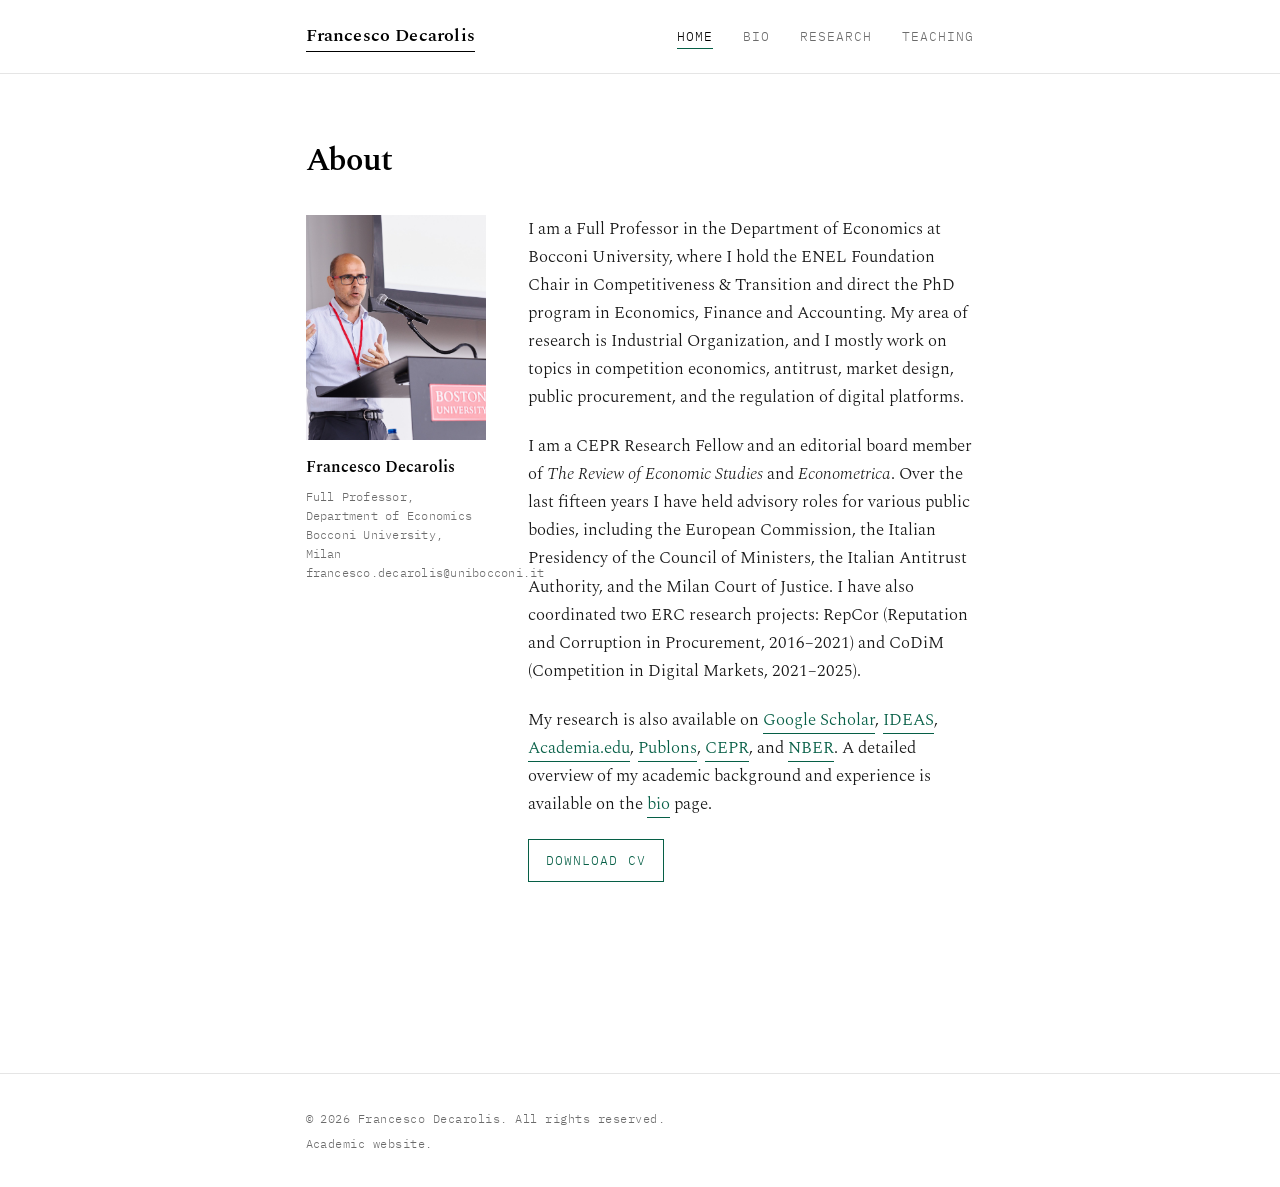
==== index.html @ 607abaa8 "Add profile photo Co-Authored-By: Claude Sonnet 5 <noreply@anthropic.com> Claude-Session: https://cl" ====
<!DOCTYPE html>
<html lang="en">
<head>
<meta charset="UTF-8">
<meta name="viewport" content="width=device-width, initial-scale=1.0">
<title>Francesco Decarolis</title>
<link rel="stylesheet" href="styles.css">
</head>
<body>

<nav>
  <div class="container">
    <a href="index.html" class="logo">Francesco Decarolis</a>
    <ul class="nav-links">
      <li><a href="index.html" class="nav-link active">Home</a></li>
      <li><a href="bio.html" class="nav-link">Bio</a></li>
      <li><a href="research.html" class="nav-link">Research</a></li>
      <li><a href="teaching.html" class="nav-link">Teaching</a></li>
    </ul>
  </div>
</nav>

<main>
  <section class="container">
    <h1>About</h1>

    <div class="about-grid">
      <div class="about-photo-col">
        <div class="about-photo-wrap">
          <img src="decarolis.jpg" alt="Francesco Decarolis" loading="lazy" />
        </div>
        <div class="about-photo-meta">
          <strong>Francesco Decarolis</strong>
          Full Professor, Department of Economics<br>
          Bocconi University, Milan<br>
          <a href="mailto:francesco.decarolis@unibocconi.it">francesco.decarolis@unibocconi.it</a>
        </div>
      </div>

      <div class="about-text-col">
        <p>
          I am a Full Professor in the Department of Economics at Bocconi University, where I hold the
          ENEL Foundation Chair in Competitiveness &amp; Transition and direct the PhD program in
          Economics, Finance and Accounting. My area of research is Industrial Organization, and I mostly
          work on topics in competition economics, antitrust, market design, public procurement, and the
          regulation of digital platforms.
        </p>

        <p>
          I am a CEPR Research Fellow and an editorial board member of
          <em>The Review of Economic Studies</em> and <em>Econometrica</em>. Over the last fifteen years I
          have held advisory roles for various public bodies, including the European Commission, the
          Italian Presidency of the Council of Ministers, the Italian Antitrust Authority, and the Milan
          Court of Justice. I have also coordinated two ERC research projects: RepCor (Reputation and
          Corruption in Procurement, 2016&ndash;2021) and CoDiM (Competition in Digital Markets,
          2021&ndash;2025).
        </p>

        <p>
          My research is also available on
          <a href="https://scholar.google.com/citations?user=iTDmK6QAAAAJ&amp;hl=en" target="_blank" rel="noopener noreferrer">Google Scholar</a>,
          <a href="https://ideas.repec.org/f/pde612.html" target="_blank" rel="noopener noreferrer">IDEAS</a>,
          <a href="http://unibocconi.academia.edu/FrancescoDecarolis" target="_blank" rel="noopener noreferrer">Academia.edu</a>,
          <a href="https://publons.com/researcher/3377008/francesco-decarolis/" target="_blank" rel="noopener noreferrer">Publons</a>,
          <a href="https://hub.cepr.org" target="_blank" rel="noopener noreferrer">CEPR</a>, and
          <a href="https://www.nber.org/" target="_blank" rel="noopener noreferrer">NBER</a>.
          A detailed overview of my academic background and experience is available on the
          <a href="bio.html">bio</a> page.
        </p>

        <p>
          <a href="https://www.dropbox.com/scl/fi/jn0b0booep0o76ye2mljy/decarolis-cv_Mar2026.docx?rlkey=4hog8wms32kze63rqve4l7fuh&amp;st=nf0rxdpn&amp;dl=0" target="_blank" rel="noopener noreferrer" class="cv-link">Download CV</a>
        </p>
      </div>
    </div>
  </section>
</main>

<footer>
  <div class="container">
    <p>&copy; 2026 Francesco Decarolis. All rights reserved.</p>
    <p>Academic website.</p>
  </div>
</footer>

<script src="scripts.js"></script>
</body>
</html>
---- styles.css ----
/* ============================================================
   Francesco Decarolis — academic site
   Minimal: white background, black text, forest-green accents
   ============================================================ */

@import url('https://fonts.googleapis.com/css2?family=Spectral:ital,wght@0,300..800;1,300..800&family=IBM+Plex+Mono:wght@400;500&display=swap');

:root {
  --color-bg: #ffffff;
  --color-text: #171717;
  --color-strong: #000000;
  --color-muted: #6b6b6b;
  --color-rule: #e5e5e5;
  --color-accent: #065f46;      /* deep forest green — links + active nav */
  --color-accent-hover: #064e3b;

  --font-serif: 'Spectral', Georgia, 'Times New Roman', serif;
  --font-mono: 'IBM Plex Mono', ui-monospace, 'SF Mono', Menlo, monospace;

  --max-width: 720px;
  --gutter: 1.5rem;
}

/* ---------- Reset / base ---------- */
*,
*::before,
*::after {
  box-sizing: border-box;
  margin: 0;
  padding: 0;
}

html {
  font-size: 17px;
  -webkit-font-smoothing: antialiased;
  -moz-osx-font-smoothing: grayscale;
}

body {
  background: var(--color-bg);
  color: var(--color-text);
  font-family: var(--font-serif);
  font-weight: 380;
  font-optical-sizing: auto;
  line-height: 1.65;
  text-rendering: optimizeLegibility;
}

/* ---------- Container ---------- */
.container {
  max-width: var(--max-width);
  margin: 0 auto;
  padding: 0 var(--gutter);
}

/* ---------- Navigation ---------- */
nav {
  border-bottom: 1px solid var(--color-rule);
  padding: 1.25rem 0;
  background: var(--color-bg);
}

nav .container {
  display: flex;
  justify-content: space-between;
  align-items: baseline;
  gap: 2rem;
}

.logo {
  font-family: var(--font-serif);
  font-weight: 600;
  font-size: 1.05rem;
  color: var(--color-strong);
  text-decoration: none;
  letter-spacing: 0.01em;
}

.nav-links {
  list-style: none;
  display: flex;
  gap: 1.75rem;
}

.nav-link {
  font-family: var(--font-mono);
  font-size: 0.78rem;
  letter-spacing: 0.08em;
  text-transform: uppercase;
  color: var(--color-muted);
  text-decoration: none;
  padding-bottom: 0.15rem;
  border-bottom: 1px solid transparent;
  transition: color 160ms ease, border-color 160ms ease;
}

.nav-link:hover {
  color: var(--color-accent);
}

.nav-link.active {
  color: var(--color-strong);
  border-bottom-color: var(--color-accent);
}

/* ---------- Main ---------- */
main {
  padding: 4rem 0 5rem;
}

/* ---------- Headings ---------- */
h1 {
  font-family: var(--font-serif);
  font-weight: 600;
  font-size: 1.9rem;
  line-height: 1.2;
  color: var(--color-strong);
  margin-bottom: 2rem;
  letter-spacing: -0.01em;
}

h2 {
  font-family: var(--font-serif);
  font-weight: 600;
  font-size: 1.3rem;
  color: var(--color-strong);
  margin-top: 3rem;
  margin-bottom: 1.5rem;
  padding-bottom: 0.5rem;
  border-bottom: 1px solid var(--color-rule);
}

h3 {
  font-family: var(--font-serif);
  font-weight: 600;
  font-size: 1.15rem;
  color: var(--color-strong);
  line-height: 1.35;
  margin-bottom: 0.4rem;
}

h3 a {
  color: inherit;
  text-decoration: none;
  border-bottom: 1px solid var(--color-rule);
  transition: border-color 160ms ease, color 160ms ease;
}

h3 a:hover {
  color: var(--color-accent);
  border-bottom-color: var(--color-accent);
}

/* ---------- Paragraph ---------- */
p {
  margin-bottom: 1.1rem;
}

strong {
  color: var(--color-strong);
  font-weight: 700;
}

a {
  color: var(--color-accent);
  text-decoration: none;
  border-bottom: 1px solid currentColor;
  transition: color 160ms ease;
}

a:hover {
  color: var(--color-accent-hover);
}

/* ---------- About page ---------- */
.about-grid {
  display: grid;
  grid-template-columns: 180px 1fr;
  gap: 2.5rem;
  align-items: start;
  margin-bottom: 1rem;
}

.about-photo-wrap {
  width: 100%;
  aspect-ratio: 4 / 5;
  overflow: hidden;
  background: #f2f2f2;
}

.about-photo-wrap img {
  width: 100%;
  height: 100%;
  object-fit: cover;
  object-position: center top;
  display: block;
}

.about-photo-placeholder {
  display: flex;
  align-items: center;
  justify-content: center;
  font-family: var(--font-serif);
  font-weight: 600;
  font-size: 2.2rem;
  color: var(--color-muted);
  letter-spacing: 0.02em;
}

.about-photo-meta {
  margin-top: 0.9rem;
  font-family: var(--font-mono);
  font-size: 0.72rem;
  line-height: 1.55;
  color: var(--color-muted);
  letter-spacing: 0.02em;
}

.about-photo-meta strong {
  display: block;
  font-family: var(--font-serif);
  font-size: 0.95rem;
  font-weight: 600;
  color: var(--color-strong);
  margin-bottom: 0.4rem;
  letter-spacing: 0;
}

.about-photo-meta a {
  color: var(--color-muted);
  display: block;
  border: none;
  text-decoration: none;
}

.about-photo-meta a:hover {
  color: var(--color-accent);
}

.about-text-col p {
  margin-bottom: 1.25rem;
}

.cv-link {
  display: inline-block;
  font-family: var(--font-mono);
  font-size: 0.78rem;
  letter-spacing: 0.08em;
  text-transform: uppercase;
  color: var(--color-accent);
  border: 1px solid var(--color-accent);
  padding: 0.55rem 1rem;
  text-decoration: none;
  transition: background 160ms ease, color 160ms ease;
}

.cv-link:hover {
  background: var(--color-accent);
  color: #fff;
}

/* ---------- Research page ---------- */
.hero-eyebrow {
  display: block;
  font-family: var(--font-mono);
  font-size: 0.75rem;
  letter-spacing: 0.12em;
  text-transform: uppercase;
  color: var(--color-accent);
  margin-bottom: 1rem;
}

.page-hero p {
  font-size: 1.05rem;
  color: var(--color-text);
  max-width: 38rem;
  margin-bottom: 0;
}

.section {
  margin-top: 3.5rem;
}

.section-title {
  font-family: var(--font-mono);
  font-size: 0.78rem;
  font-weight: 500;
  letter-spacing: 0.12em;
  text-transform: uppercase;
  color: var(--color-muted);
  border-bottom: none;
  padding-bottom: 0;
  margin-top: 0;
  margin-bottom: 2rem;
}

.research-list {
  display: flex;
  flex-direction: column;
}

.research-item {
  padding: 2rem 0;
  border-top: 1px solid var(--color-rule);
}

.research-item:last-child {
  border-bottom: 1px solid var(--color-rule);
}

.research-item .meta {
  display: inline-block;
  font-family: var(--font-mono);
  font-size: 0.7rem;
  letter-spacing: 0.1em;
  text-transform: uppercase;
  color: var(--color-accent);
  margin-bottom: 0.7rem;
}

.research-authors,
.research-journal,
.research-award {
  font-size: 0.92rem;
  color: var(--color-muted);
  margin-bottom: 0.4rem;
}

.research-award {
  color: var(--color-strong);
  font-style: italic;
}

.research-journal {
  font-style: italic;
}

.research-abstract {
  margin-top: 1rem;
  color: var(--color-text);
}

.research-coverage {
  margin-top: 0.8rem;
  font-size: 0.92rem;
  color: var(--color-muted);
}

.research-coverage strong {
  color: var(--color-strong);
}

.research-links {
  margin-top: 0.4rem;
}

.paper-link {
  font-family: var(--font-mono);
  font-size: 0.72rem;
  letter-spacing: 0.08em;
  text-transform: uppercase;
  color: var(--color-accent);
  border: 1px solid var(--color-rule);
  padding: 0.3rem 0.7rem;
  text-decoration: none;
  transition: border-color 160ms ease, color 160ms ease;
}

.paper-link:hover {
  border-color: var(--color-accent);
}

/* ---------- CV / timeline (Bio page) ---------- */
.cv-list {
  display: flex;
  flex-direction: column;
}

.cv-row {
  display: grid;
  grid-template-columns: 170px 1fr;
  gap: 1.5rem;
  padding: 0.9rem 0;
  border-top: 1px solid var(--color-rule);
  font-size: 0.95rem;
}

.cv-row:last-child {
  border-bottom: 1px solid var(--color-rule);
}

.cv-year {
  font-family: var(--font-mono);
  font-size: 0.75rem;
  color: var(--color-muted);
  letter-spacing: 0.02em;
  padding-top: 0.1rem;
}

.cv-role strong {
  color: var(--color-strong);
  font-weight: 600;
}

/* ---------- Compact publication list (Research page) ---------- */
.pub-list {
  list-style: none;
  counter-reset: pub;
  display: flex;
  flex-direction: column;
}

.pub-list li {
  counter-increment: pub;
  padding: 0.75rem 0 0.75rem 2rem;
  border-top: 1px solid var(--color-rule);
  font-size: 0.92rem;
  position: relative;
}

.pub-list li:last-child {
  border-bottom: 1px solid var(--color-rule);
}

.pub-list li::before {
  content: counter(pub) ".";
  position: absolute;
  left: 0;
  font-family: var(--font-mono);
  font-size: 0.75rem;
  color: var(--color-muted);
}

.pub-title a {
  color: var(--color-strong);
  border-bottom: 1px solid var(--color-rule);
}

.pub-title a:hover {
  color: var(--color-accent);
  border-bottom-color: var(--color-accent);
}

.pub-authors,
.pub-venue {
  color: var(--color-muted);
}

.pub-sep {
  color: var(--color-muted);
}

/* ---------- Footer ---------- */
footer {
  border-top: 1px solid var(--color-rule);
  padding: 2rem 0;
  margin-top: 4rem;
}

footer p {
  font-family: var(--font-mono);
  font-size: 0.72rem;
  letter-spacing: 0.04em;
  color: var(--color-muted);
  margin-bottom: 0.25rem;
}

footer p:last-child {
  margin-bottom: 0;
}

/* ---------- Responsive ---------- */
@media (max-width: 640px) {
  html {
    font-size: 16px;
  }

  .about-grid {
    grid-template-columns: 1fr;
    gap: 1.5rem;
  }

  .about-photo-wrap {
    max-width: 180px;
  }

  nav .container {
    flex-direction: column;
    align-items: flex-start;
    gap: 0.75rem;
  }

  .nav-links {
    gap: 1.25rem;
  }

  main {
    padding: 2.5rem 0 3.5rem;
  }

  h1 {
    font-size: 1.6rem;
  }

  .cv-row {
    grid-template-columns: 1fr;
    gap: 0.3rem;
  }

  .pub-list li {
    padding-left: 1.6rem;
  }
}
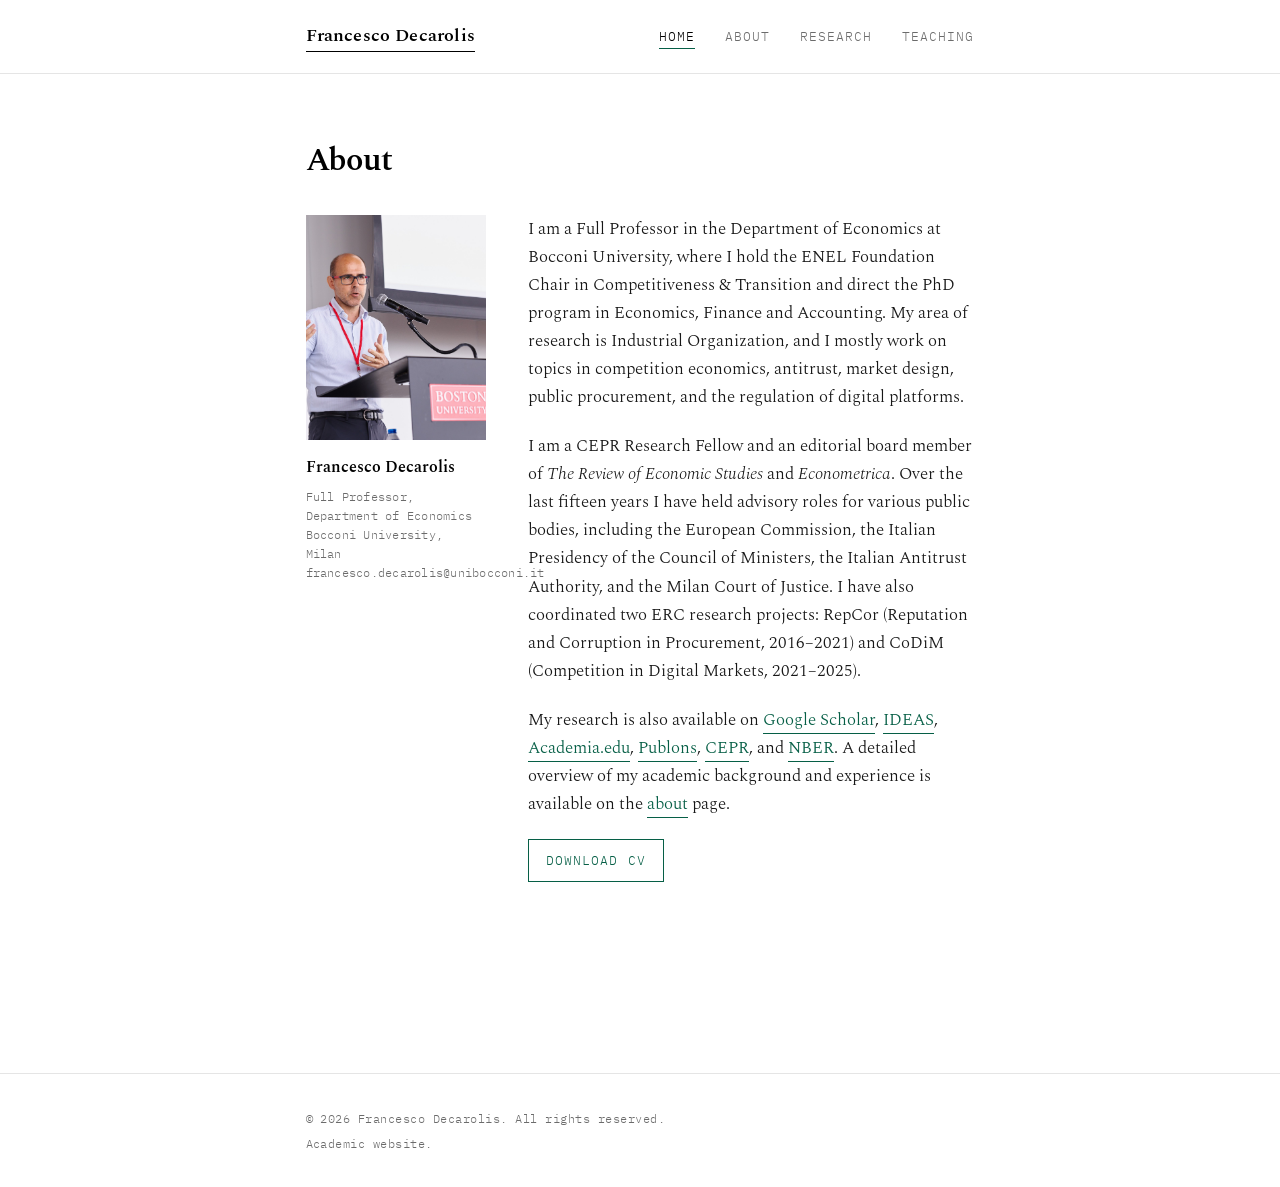
==== commit eb604d91: "Make Bio page collapsible, rename nav label to About, add email - CV sections (appointments, advisor" ====
--- a/index.html
+++ b/index.html
@@ -13,7 +13,7 @@
     <a href="index.html" class="logo">Francesco Decarolis</a>
     <ul class="nav-links">
       <li><a href="index.html" class="nav-link active">Home</a></li>
-      <li><a href="bio.html" class="nav-link">Bio</a></li>
+      <li><a href="bio.html" class="nav-link">About</a></li>
       <li><a href="research.html" class="nav-link">Research</a></li>
       <li><a href="teaching.html" class="nav-link">Teaching</a></li>
     </ul>
@@ -65,7 +65,7 @@
           <a href="https://hub.cepr.org" target="_blank" rel="noopener noreferrer">CEPR</a>, and
           <a href="https://www.nber.org/" target="_blank" rel="noopener noreferrer">NBER</a>.
           A detailed overview of my academic background and experience is available on the
-          <a href="bio.html">bio</a> page.
+          <a href="bio.html">about</a> page.
         </p>
 
         <p>
--- a/styles.css
+++ b/styles.css
@@ -450,6 +450,45 @@
   color: var(--color-muted);
 }
 
+/* ---------- Collapsible CV sections (Bio page) ---------- */
+.cv-section-wrap {
+  margin-top: 2.5rem;
+}
+
+.cv-section summary.section-title {
+  cursor: pointer;
+  list-style: none;
+  display: flex;
+  align-items: center;
+  gap: 0.5rem;
+  margin-bottom: 0;
+  user-select: none;
+}
+
+.cv-section summary::-webkit-details-marker {
+  display: none;
+}
+
+.cv-section summary::before {
+  content: "\25B8";
+  display: inline-block;
+  color: var(--color-accent);
+  transition: transform 160ms ease;
+  font-family: var(--font-mono);
+}
+
+.cv-section[open] summary::before {
+  transform: rotate(90deg);
+}
+
+.cv-section summary:hover {
+  color: var(--color-accent);
+}
+
+.cv-section .cv-list {
+  margin-top: 1.5rem;
+}
+
 /* ---------- Footer ---------- */
 footer {
   border-top: 1px solid var(--color-rule);
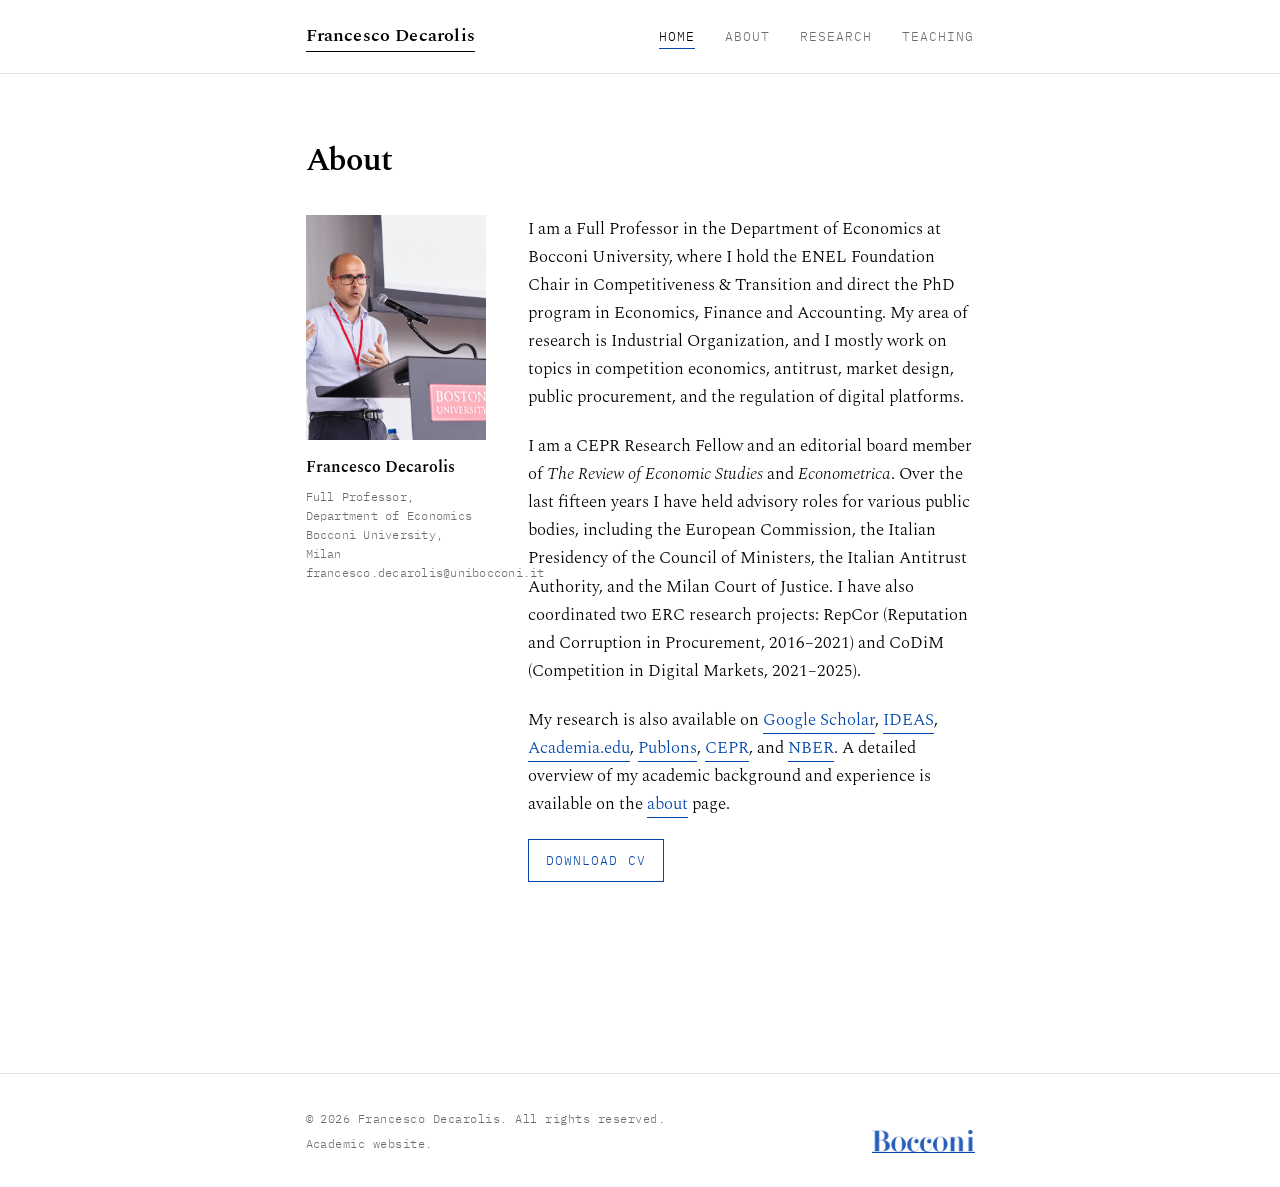
==== commit d272a837: "Switch to Bocconi blue, black text, and add the Bocconi logo - Body text set to pure black; accent c" ====
--- a/index.html
+++ b/index.html
@@ -78,8 +78,13 @@
 
 <footer>
   <div class="container">
-    <p>&copy; 2026 Francesco Decarolis. All rights reserved.</p>
-    <p>Academic website.</p>
+    <div>
+      <p>&copy; 2026 Francesco Decarolis. All rights reserved.</p>
+      <p>Academic website.</p>
+    </div>
+    <a href="https://www.unibocconi.eu/" target="_blank" rel="noopener noreferrer" class="footer-logo" aria-label="Bocconi University">
+      <img src="bocconi-logo.png" alt="Bocconi University" loading="lazy" />
+    </a>
   </div>
 </footer>
 
--- a/styles.css
+++ b/styles.css
@@ -1,18 +1,18 @@
 /* ============================================================
    Francesco Decarolis — academic site
-   Minimal: white background, black text, forest-green accents
+   Minimal: white background, black text, Bocconi-blue accents
    ============================================================ */
 
 @import url('https://fonts.googleapis.com/css2?family=Spectral:ital,wght@0,300..800;1,300..800&family=IBM+Plex+Mono:wght@400;500&display=swap');
 
 :root {
   --color-bg: #ffffff;
-  --color-text: #171717;
+  --color-text: #000000;
   --color-strong: #000000;
   --color-muted: #6b6b6b;
   --color-rule: #e5e5e5;
-  --color-accent: #065f46;      /* deep forest green — links + active nav */
-  --color-accent-hover: #064e3b;
+  --color-accent: #0046ad;      /* Bocconi blue — links + active nav */
+  --color-accent-hover: #00368a;
 
   --font-serif: 'Spectral', Georgia, 'Times New Roman', serif;
   --font-mono: 'IBM Plex Mono', ui-monospace, 'SF Mono', Menlo, monospace;
@@ -496,6 +496,24 @@
   margin-top: 4rem;
 }
 
+footer .container {
+  display: flex;
+  justify-content: space-between;
+  align-items: flex-end;
+  gap: 2rem;
+}
+
+.footer-logo img {
+  height: 22px;
+  width: auto;
+  opacity: 0.85;
+  display: block;
+}
+
+.footer-logo:hover img {
+  opacity: 1;
+}
+
 footer p {
   font-family: var(--font-mono);
   font-size: 0.72rem;
@@ -549,4 +567,10 @@
   .pub-list li {
     padding-left: 1.6rem;
   }
-}
+
+  footer .container {
+    flex-direction: column;
+    align-items: flex-start;
+    gap: 1rem;
+  }
+}
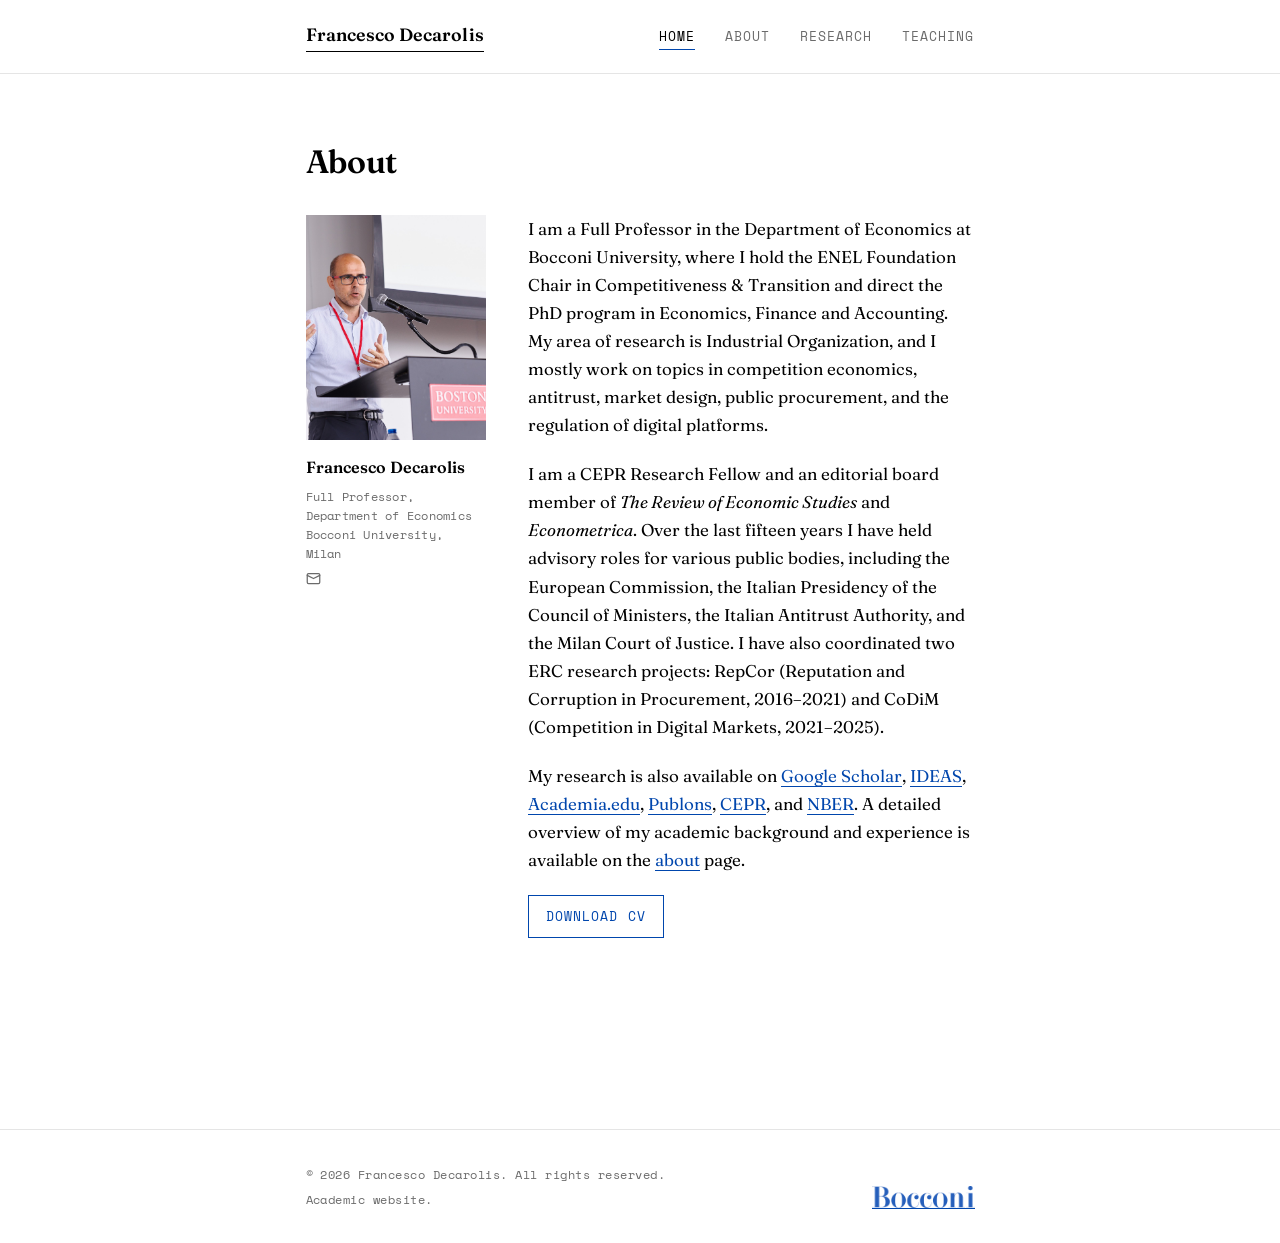
==== commit 2daeeb8b: "Use a more distinctive font pairing; replace home email with icon - Switched from Spectral/IBM Plex " ====
--- a/index.html
+++ b/index.html
@@ -33,7 +33,9 @@
           <strong>Francesco Decarolis</strong>
           Full Professor, Department of Economics<br>
           Bocconi University, Milan<br>
-          <a href="mailto:francesco.decarolis@unibocconi.it">francesco.decarolis@unibocconi.it</a>
+          <a href="mailto:francesco.decarolis@unibocconi.it" class="mail-icon" aria-label="Email Francesco Decarolis" title="francesco.decarolis@unibocconi.it">
+            <svg xmlns="http://www.w3.org/2000/svg" width="15" height="15" viewBox="0 0 24 24" fill="none" stroke="currentColor" stroke-width="2" stroke-linecap="round" stroke-linejoin="round"><rect x="2" y="4" width="20" height="16" rx="2"/><path d="m22 7-10 5L2 7"/></svg>
+          </a>
         </div>
       </div>
 
--- a/styles.css
+++ b/styles.css
@@ -3,7 +3,7 @@
    Minimal: white background, black text, Bocconi-blue accents
    ============================================================ */
 
-@import url('https://fonts.googleapis.com/css2?family=Spectral:ital,wght@0,300..800;1,300..800&family=IBM+Plex+Mono:wght@400;500&display=swap');
+@import url('https://fonts.googleapis.com/css2?family=Fraunces:ital,opsz,wght@0,9..144,300..900;1,9..144,300..900&family=Space+Mono:wght@400;700&display=swap');
 
 :root {
   --color-bg: #ffffff;
@@ -14,8 +14,8 @@
   --color-accent: #0046ad;      /* Bocconi blue — links + active nav */
   --color-accent-hover: #00368a;
 
-  --font-serif: 'Spectral', Georgia, 'Times New Roman', serif;
-  --font-mono: 'IBM Plex Mono', ui-monospace, 'SF Mono', Menlo, monospace;
+  --font-serif: 'Fraunces', Georgia, 'Times New Roman', serif;
+  --font-mono: 'Space Mono', ui-monospace, 'SF Mono', Menlo, monospace;
 
   --max-width: 720px;
   --gutter: 1.5rem;
@@ -237,6 +237,12 @@
   color: var(--color-accent);
 }
 
+.mail-icon {
+  display: inline-flex !important;
+  align-items: center;
+  margin-top: 0.5rem;
+}
+
 .about-text-col p {
   margin-bottom: 1.25rem;
 }
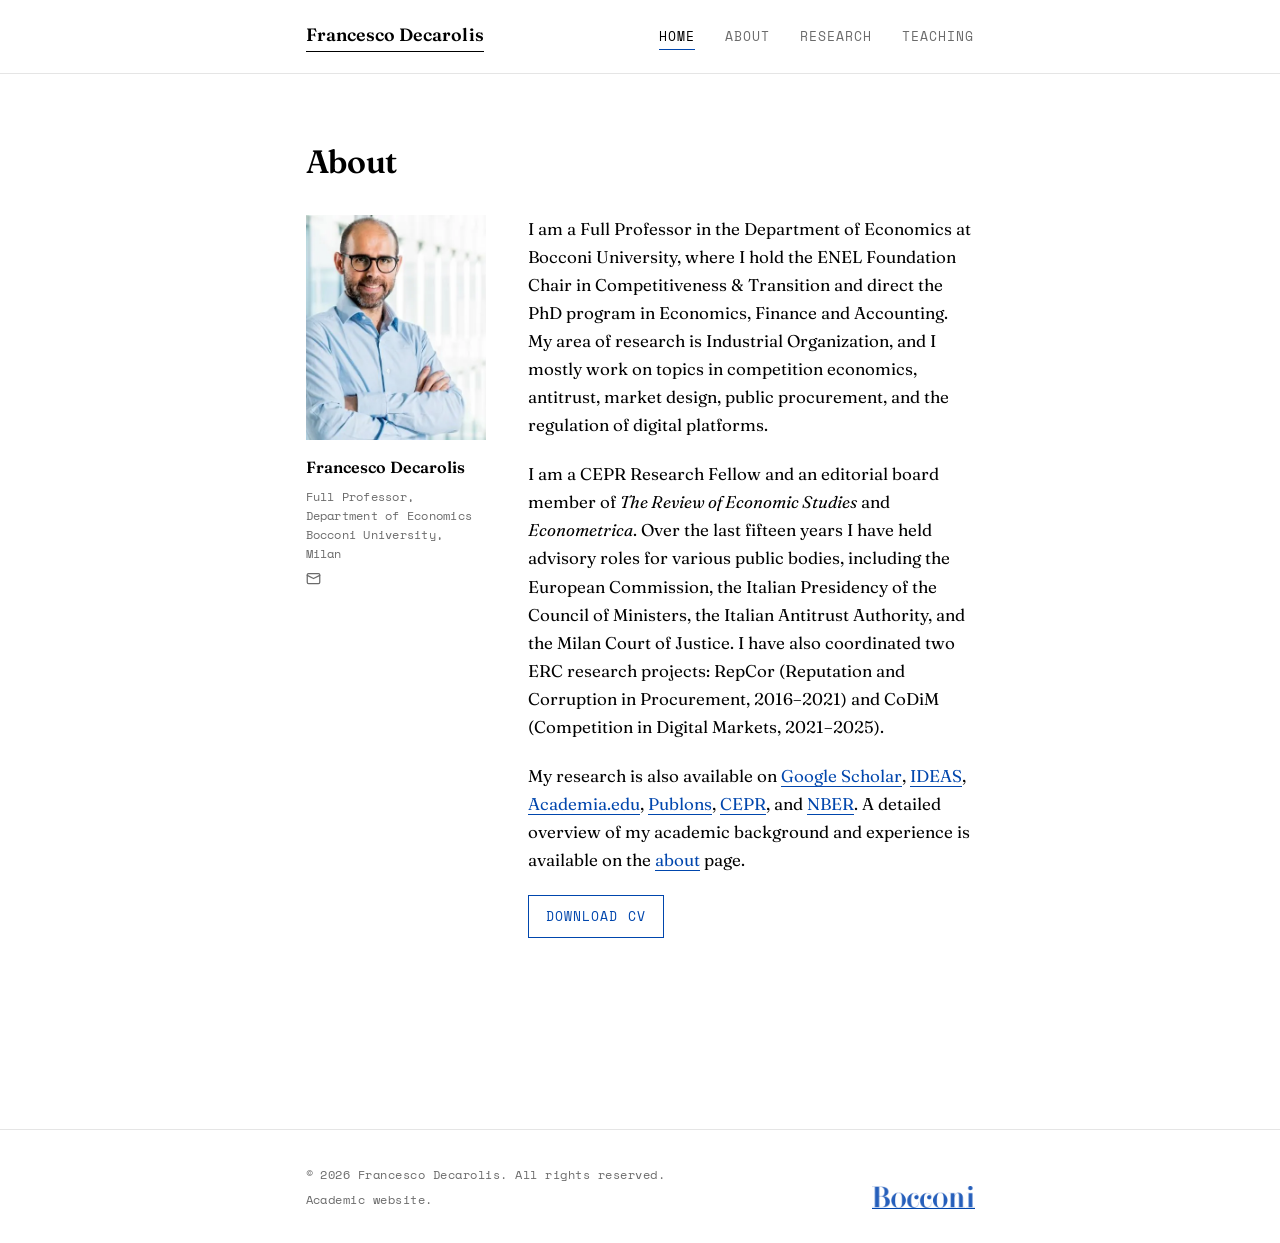
==== commit 1b64d50f: "Update profile photo Co-Authored-By: Claude Sonnet 5 <noreply@anthropic.com> Claude-Session: https:/" ====
--- a/index.html
+++ b/index.html
@@ -4,6 +4,9 @@
 <meta charset="UTF-8">
 <meta name="viewport" content="width=device-width, initial-scale=1.0">
 <title>Francesco Decarolis</title>
+<link rel="preconnect" href="https://fonts.googleapis.com">
+<link rel="preconnect" href="https://fonts.gstatic.com" crossorigin>
+<link rel="stylesheet" href="https://fonts.googleapis.com/css2?family=Fraunces:ital,opsz,wght@0,9..144,300..900;1,9..144,300..900&family=Space+Mono:wght@400;700&display=swap">
 <link rel="stylesheet" href="styles.css">
 </head>
 <body>
@@ -27,7 +30,7 @@
     <div class="about-grid">
       <div class="about-photo-col">
         <div class="about-photo-wrap">
-          <img src="decarolis.jpg" alt="Francesco Decarolis" loading="lazy" />
+          <img src="decarolis.png" alt="Francesco Decarolis" loading="lazy" />
         </div>
         <div class="about-photo-meta">
           <strong>Francesco Decarolis</strong>
--- a/styles.css
+++ b/styles.css
@@ -2,8 +2,6 @@
    Francesco Decarolis — academic site
    Minimal: white background, black text, Bocconi-blue accents
    ============================================================ */
-
-@import url('https://fonts.googleapis.com/css2?family=Fraunces:ital,opsz,wght@0,9..144,300..900;1,9..144,300..900&family=Space+Mono:wght@400;700&display=swap');
 
 :root {
   --color-bg: #ffffff;
@@ -13,12 +11,37 @@
   --color-rule: #e5e5e5;
   --color-accent: #0046ad;      /* Bocconi blue — links + active nav */
   --color-accent-hover: #00368a;
+  color-scheme: light;
 
   --font-serif: 'Fraunces', Georgia, 'Times New Roman', serif;
   --font-mono: 'Space Mono', ui-monospace, 'SF Mono', Menlo, monospace;
 
   --max-width: 720px;
   --gutter: 1.5rem;
+}
+
+@media (prefers-color-scheme: dark) {
+  :root:not([data-theme="light"]) {
+    --color-bg: #0b0d0f;
+    --color-text: #e8e8e6;
+    --color-strong: #ffffff;
+    --color-muted: #9a9a96;
+    --color-rule: #2a2c2e;
+    --color-accent: #6ea8f0;
+    --color-accent-hover: #93c0f5;
+    color-scheme: dark;
+  }
+}
+
+:root[data-theme="dark"] {
+  --color-bg: #0b0d0f;
+  --color-text: #e8e8e6;
+  --color-strong: #ffffff;
+  --color-muted: #9a9a96;
+  --color-rule: #2a2c2e;
+  --color-accent: #6ea8f0;
+  --color-accent-hover: #93c0f5;
+  color-scheme: dark;
 }
 
 /* ---------- Reset / base ---------- */
@@ -50,7 +73,8 @@
 .container {
   max-width: var(--max-width);
   margin: 0 auto;
-  padding: 0 var(--gutter);
+  padding-left: max(var(--gutter), env(safe-area-inset-left, 0px));
+  padding-right: max(var(--gutter), env(safe-area-inset-right, 0px));
 }
 
 /* ---------- Navigation ---------- */
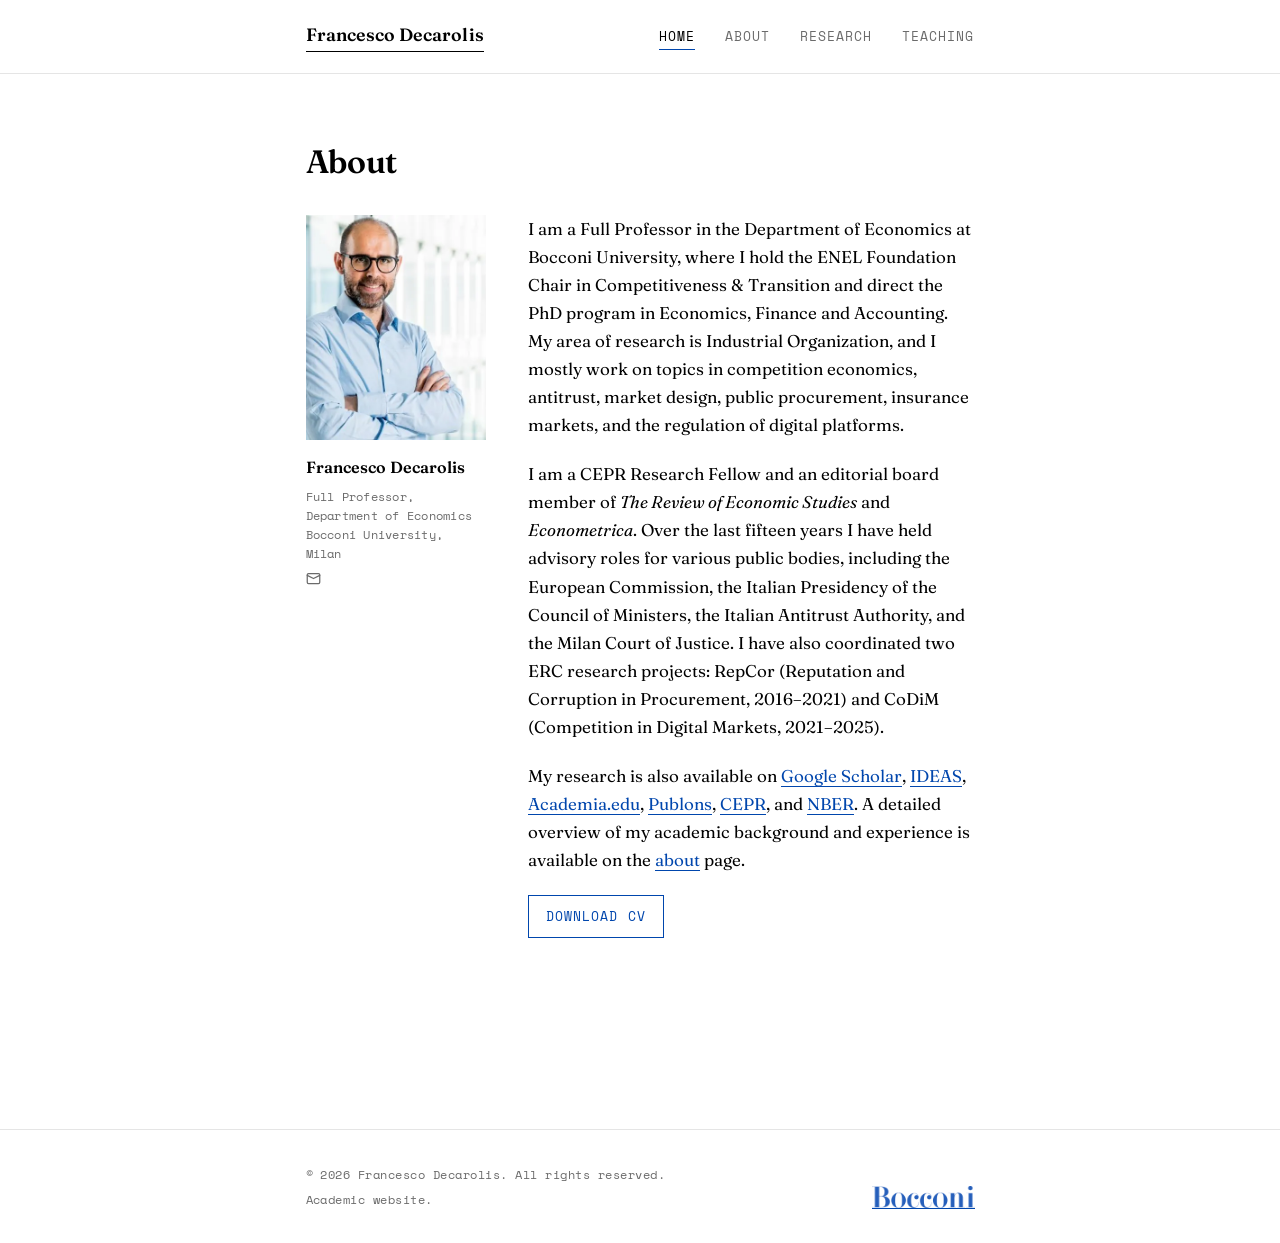
==== commit 2378df92: "Split Insurance into its own research topic - Separated "Health economics & insurance" into two sect" ====
--- a/index.html
+++ b/index.html
@@ -47,8 +47,8 @@
           I am a Full Professor in the Department of Economics at Bocconi University, where I hold the
           ENEL Foundation Chair in Competitiveness &amp; Transition and direct the PhD program in
           Economics, Finance and Accounting. My area of research is Industrial Organization, and I mostly
-          work on topics in competition economics, antitrust, market design, public procurement, and the
-          regulation of digital platforms.
+          work on topics in competition economics, antitrust, market design, public procurement,
+          insurance markets, and the regulation of digital platforms.
         </p>
 
         <p>
@@ -74,7 +74,7 @@
         </p>
 
         <p>
-          <a href="https://www.dropbox.com/scl/fi/jn0b0booep0o76ye2mljy/decarolis-cv_Mar2026.docx?rlkey=4hog8wms32kze63rqve4l7fuh&amp;st=nf0rxdpn&amp;dl=0" target="_blank" rel="noopener noreferrer" class="cv-link">Download CV</a>
+          <a href="CV_Decarolis.docx" target="_blank" rel="noopener noreferrer" class="cv-link">Download CV</a>
         </p>
       </div>
     </div>
